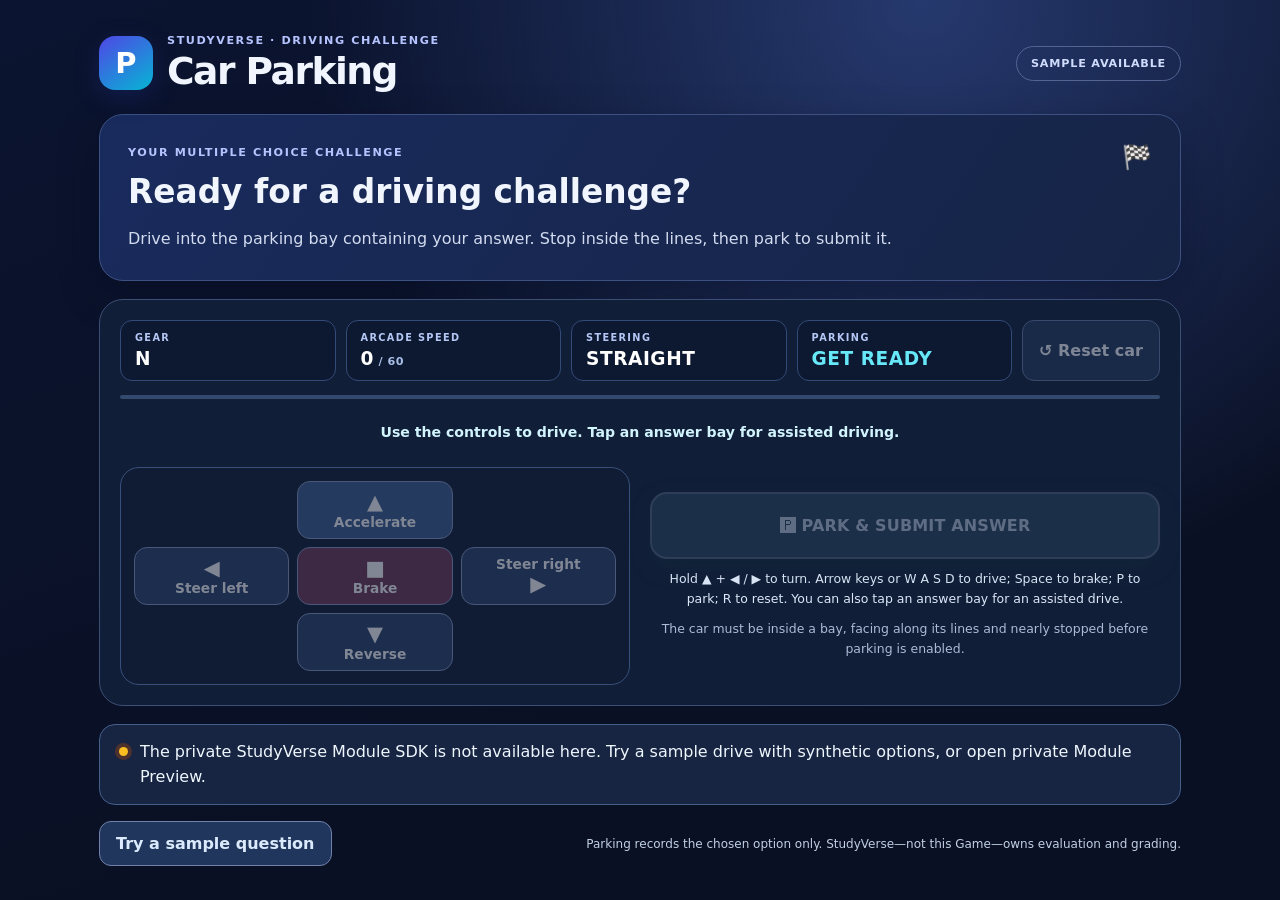
==== studyverse-games/4c84c21e-b797-4754-8d49-5134538dd468/source/index.html @ cc52c2cf "Make Car parking a driveable arcade Multiple Choice Module Game" ====
<!doctype html>
<html lang="en">
<head>
  <title>Car Parking</title>
  <link rel="stylesheet" href="./styles.css">
</head>
<body>
  <main class="app" aria-labelledby="game-title">
    <header class="header">
      <div class="brand">
        <span class="brand-mark" aria-hidden="true">P</span>
        <div><p class="eyebrow">STUDYVERSE · DRIVING CHALLENGE</p><h1 id="game-title">Car Parking</h1></div>
      </div>
      <span class="mode-tag" id="mode-tag">PRIVATE MODULE PREVIEW</span>
    </header>

    <section class="question-panel" aria-labelledby="question">
      <div class="question-heading"><span class="eyebrow">YOUR MULTIPLE CHOICE CHALLENGE</span><span class="question-flag" aria-hidden="true">🏁</span></div>
      <h2 id="question" tabindex="-1">Starting the engine…</h2>
      <p class="question-help">Drive into the parking bay containing your answer. Stop inside the lines, then park to submit it.</p>
    </section>

    <section class="field" aria-label="Car driving and answer parking">
      <div class="dashboard">
        <div class="instrument"><span class="instrument-label">GEAR</span><strong id="gear">N</strong></div>
        <div class="instrument"><span class="instrument-label">ARCADE SPEED</span><strong><span id="speed">0</span><small> / 60</small></strong></div>
        <div class="instrument"><span class="instrument-label">STEERING</span><strong id="steering">STRAIGHT</strong></div>
        <div class="instrument status-instrument"><span class="instrument-label">PARKING</span><strong id="driving-state">GET READY</strong></div>
        <button id="reset-car" class="reset-button" type="button" disabled>↺ Reset car</button>
      </div>

      <div class="lot-viewport" id="lot-viewport" tabindex="0" aria-label="Parking lot. Pan sideways to see more spaces.">
        <div class="lot" id="lot">
          <div class="lot-title" aria-hidden="true"><span>ANSWER PARKING</span><span>🚘 DRIVE • STEER • PARK</span></div>
          <div class="bays" id="bays" role="group" aria-label="Answer bays. Activate one for assisted driving."></div>
          <div class="lot-divider" aria-hidden="true"></div>
          <div class="lane-markings" aria-hidden="true"><span>DRIVING LANE</span></div>
          <div class="start-marker" aria-hidden="true">START</div>
          <div class="car" id="car" role="img" aria-label="Your moving car">
            <span class="car-wheel wheel-tl"></span><span class="car-wheel wheel-tr"></span>
            <span class="car-wheel wheel-bl"></span><span class="car-wheel wheel-br"></span>
            <span class="car-body"><span class="car-hood"></span><span class="car-windshield"></span><span class="car-roof">★</span><span class="car-rear"></span></span>
          </div>
        </div>
      </div>

      <p id="parking-guide" class="parking-guide" role="status" aria-live="polite">Use the controls to drive. Tap an answer bay for assisted driving.</p>
      <div class="control-area" aria-label="Driving controls">
        <div class="drive-pad" role="group" aria-label="Hold driving controls or use keyboard">
          <button type="button" class="drive-button forward" data-drive="forward" disabled><span aria-hidden="true">▲</span> Accelerate</button>
          <button type="button" class="drive-button left" data-drive="left" disabled><span aria-hidden="true">◀</span> Steer left</button>
          <button type="button" class="drive-button brake" data-drive="brake" disabled><span aria-hidden="true">■</span> Brake</button>
          <button type="button" class="drive-button right" data-drive="right" disabled>Steer right <span aria-hidden="true">▶</span></button>
          <button type="button" class="drive-button reverse" data-drive="reverse" disabled><span aria-hidden="true">▼</span> Reverse</button>
        </div>
        <div class="park-actions">
          <button id="park" class="park-button" type="button" disabled><span aria-hidden="true">🅿</span> PARK &amp; SUBMIT ANSWER</button>
          <p class="control-help">Hold ▲ + ◀ / ▶ to turn. Arrow keys or W A S D to drive; Space to brake; P to park; R to reset. You can also tap an answer bay for an assisted drive.</p>
          <p class="control-help muted">The car must be inside a bay, facing along its lines and nearly stopped before parking is enabled.</p>
        </div>
      </div>
    </section>
    <section class="status-panel" aria-label="Game status"><span class="status-dot" aria-hidden="true"></span><p id="status" role="status" aria-live="polite">Connecting to StudyVerse…</p></section>
    <footer class="footer">
      <button class="text-button" id="demo" type="button" hidden>Try a sample question</button>
      <button class="text-button" id="again" type="button" hidden>Drive the sample again</button>
      <button class="text-button" id="exit" type="button" hidden>Exit to Study Standard</button>
      <p class="small-print">Parking records the chosen option only. StudyVerse—not this Game—owns evaluation and grading.</p>
    </footer>
  </main>
  <script type="module" src="./main.js"></script>
</body>
</html>
---- studyverse-games/4c84c21e-b797-4754-8d49-5134538dd468/source/styles.css ----
:root{font-family:Inter,ui-sans-serif,system-ui,-apple-system,"Segoe UI",sans-serif;color:#f0f5ff;background:#090f24;font-synthesis:none}*{box-sizing:border-box}body{margin:0;min-width:280px;background:radial-gradient(ellipse at 72% 0%,#26396e 0,transparent 47%),linear-gradient(160deg,#0b1430,#0a1023 75%)}button{font:inherit;cursor:pointer}button:disabled{cursor:not-allowed;opacity:.47}button:focus-visible,.lot-viewport:focus-visible{outline:3px solid #facc15;outline-offset:3px}[hidden]{display:none!important}.app{max-width:1150px;margin:auto;padding:clamp(14px,3vw,34px);min-height:100dvh}.header,.brand,.question-heading,.footer{display:flex;align-items:center;justify-content:space-between;gap:14px}.header{flex-wrap:wrap;margin-bottom:22px}.brand{justify-content:flex-start}.brand-mark{display:grid;place-items:center;width:54px;height:54px;border-radius:16px;background:linear-gradient(145deg,#4f46e5,#06b6d4);color:white;font-size:29px;font-weight:1000;box-shadow:0 8px 25px #243aa044}.eyebrow{font-weight:800;font-size:.7rem;letter-spacing:.14em;color:#b5c3ff;margin:0 0 9px}.brand .eyebrow{margin:0 0 3px}h1{font-size:clamp(1.5rem,4vw,2.35rem);line-height:1.12;margin:0;font-weight:900;letter-spacing:-.04em}.mode-tag{border:1px solid #536392;border-radius:50px;padding:10px 14px;color:#d0dcff;font-size:.7rem;letter-spacing:.07em;font-weight:800}.question-panel{background:linear-gradient(125deg,#192b5d,#162446);border:1px solid #3c5182;border-radius:24px;padding:clamp(18px,3.2vw,28px);box-shadow:0 14px 42px #02061945}.question-flag{font-size:24px}.question-panel h2{margin:0;line-height:1.34;font-size:clamp(1.3rem,3.4vw,2.05rem);overflow-wrap:anywhere}.question-help{color:#d2dbef;margin:12px 0 0;line-height:1.55}.field{margin-top:18px;background:#111e38;border:1px solid #3c4e74;border-radius:24px;padding:clamp(10px,2.5vw,20px)}.dashboard{display:flex;gap:10px;flex-wrap:wrap;align-items:stretch;margin-bottom:14px}.instrument{min-width:104px;flex:1;display:flex;flex-direction:column;gap:5px;background:#0d1831;border:1px solid #334b77;padding:11px 14px;border-radius:12px}.instrument-label{font-size:.61rem;letter-spacing:.14em;font-weight:800;color:#b4c6f3}.instrument strong{font-size:1.16rem;color:#fff;letter-spacing:.03em}.instrument small{font-size:.7rem;color:#a9c1e8}.status-instrument strong{color:#67e8f9}.reset-button{background:#24385e;color:#f8fafc;border:1px solid #697ba7;border-radius:12px;padding:10px 16px;min-height:48px;font-weight:800}.reset-button:not(:disabled):hover{background:#3b4d78}.lot-viewport{overflow-x:auto;border:2px solid #33496e;border-radius:17px;scrollbar-color:#93a6d1 #14213a;touch-action:pan-x;background:#152439}.lot{position:relative;isolation:isolate;background:repeating-linear-gradient(90deg,#263a52 0,#263a52 72px,#25384f 72px,#25384f 145px);overflow:hidden}.lot:before,.lot:after{position:absolute;content:"";pointer-events:none;z-index:1;left:0;right:0;height:12px;background:repeating-linear-gradient(90deg,#fbc246 0 45px,#14243a 45px 90px)}.lot:before{top:0}.lot:after{bottom:0}.lot-title{position:absolute;left:55px;right:55px;top:26px;display:flex;justify-content:space-between;align-items:center;color:#f8e9b5;font-size:12px;font-weight:900;letter-spacing:.17em}.bays{position:absolute;z-index:3;left:55px;right:55px;top:70px;height:199px;display:grid;grid-template-columns:repeat(var(--bay-count),minmax(0,1fr))}.bay{position:relative;display:flex;flex-direction:column;justify-content:flex-start;align-items:center;min-width:0;padding:12px 9px 8px;min-height:0;height:100%;background:#102b41e8;border:3px solid #f2edb5;border-top:5px solid #f2edb5;border-bottom:0;color:#fff;text-align:center;overflow-wrap:anywhere}.bay:not(:first-child){border-left:0}.bay:hover{background:#234a66}.bay:focus-visible{z-index:2;outline-offset:-5px}.bay.is-near{background:#15495d}.bay.is-ready{background:#0e5d52;box-shadow:inset 0 0 0 5px #47e5b5}.bay-letter{display:grid;place-items:center;min-width:35px;height:35px;margin-bottom:10px;background:#5667da;border-radius:9px;font-weight:900;font-size:1rem}.bay.is-ready .bay-letter{background:#059669}.bay-answer{font-size:clamp(.82rem,1.7vw,1rem);font-weight:800;line-height:1.4;max-height:90px;overflow-y:auto}.bay-hint{margin-top:auto;padding:7px 4px 0;color:#abd6ed;font-size:.55rem;letter-spacing:.07em;font-weight:900}.lot-divider{position:absolute;top:270px;left:0;right:0;height:10px;background:repeating-linear-gradient(90deg,#e6f5ff 0 54px,transparent 54px 88px)}.lane-markings{position:absolute;top:435px;width:100%;border-top:6px dashed #dcdca1;color:#dcdca1;text-align:center;font-weight:1000;font-size:14px;letter-spacing:.4em}.lane-markings span{position:relative;top:12px;text-shadow:0 2px 4px #13253d}.start-marker{position:absolute;bottom:34px;left:50%;width:106px;height:8px;background:repeating-linear-gradient(90deg,#fff 0 13px,#182438 13px 26px);transform:translateX(-50%);color:#f6f8ff;font-size:12px;font-weight:900;text-align:center;line-height:45px}.car{position:absolute;z-index:7;width:50px;height:82px;left:50%;top:86%;pointer-events:none;transform:translate(-50%,-50%);filter:drop-shadow(0 9px 6px #07101bc9)}.car-body{position:absolute;inset:0;border:3px solid #c9f7ff;border-radius:13px;background:linear-gradient(90deg,#1675c4 0%,#33c5e9 49%,#1675c4 100%);box-shadow:inset 0 0 0 2px #0b477d;display:flex;align-items:center;flex-direction:column}.car-hood{width:70%;height:15px;margin-top:5px;border-top:4px solid #fff2a0;border-radius:5px}.car-windshield{width:38px;height:18px;background:linear-gradient(45deg,#154472,#7bd2e2);border:2px solid #b5eeff;border-radius:5px;margin-top:0}.car-roof{font-size:11px;font-weight:900;color:#fef9c3;margin:auto;border-radius:50%;background:#10599c;width:21px;height:21px;display:grid;place-items:center}.car-rear{width:36px;height:8px;border-radius:4px;background:#8fd0ee;margin-bottom:6px}.car-wheel{position:absolute;background:#0c1322;border:2px solid #020617;border-radius:5px;width:11px;height:21px;z-index:-1}.wheel-tl{top:12px;left:-7px}.wheel-tr{top:12px;right:-7px}.wheel-bl{bottom:12px;left:-7px}.wheel-br{bottom:12px;right:-7px}.car.is-parked .car-body{border-color:#86efac;box-shadow:0 0 0 4px #34d39944}.parking-guide{margin:13px 4px;min-height:42px;display:flex;align-items:center;justify-content:center;text-align:center;color:#d1f4ff;font-size:.88rem;font-weight:700;line-height:1.5}.control-area{display:grid;grid-template-columns:minmax(275px,1fr) minmax(255px,1fr);gap:20px;margin-top:8px;align-items:center}.drive-pad{display:grid;grid-template-columns:repeat(3,minmax(0,1fr));grid-template-areas:". forward ." "left brake right" ". reverse .";gap:8px;justify-items:stretch;align-items:center;padding:13px;border-radius:19px;background:#101b34;border:1px solid #37507b}.drive-button{touch-action:none;user-select:none;min-height:58px;background:#2b426c;border:1px solid #8b9bc6;border-radius:13px;color:white;font-size:.86rem;font-weight:850;padding:8px 10px}.drive-button>span{display:block;font-size:1.3rem}.drive-button:not(:disabled):hover,.drive-button.is-held{background:#4e5dea;box-shadow:inset 0 0 0 2px #b7bbff}.drive-button.forward{grid-area:forward;background:#3e5d8f}.drive-button.left{grid-area:left}.drive-button.brake{grid-area:brake;background:#713a54}.drive-button.right{grid-area:right}.drive-button.reverse{grid-area:reverse}.park-actions{text-align:center}.park-button{width:100%;min-height:67px;border-radius:17px;background:linear-gradient(135deg,#0fbd8b,#059669);border:2px solid #94f7d3;color:#042f23;font-weight:1000;font-size:1rem;letter-spacing:.01em;box-shadow:0 9px 22px #064e3b48}.park-button:not(:disabled):hover{filter:brightness(1.14)}.park-button:disabled{background:#28425a;color:#b8c6d9;border-color:#52617d}.control-help{font-size:.78rem;line-height:1.6;color:#dce7f8;margin:10px 2px 0}.control-help.muted{color:#abbbd6}.status-panel{display:flex;align-items:flex-start;gap:12px;background:#172543;border:1px solid #445f8a;border-radius:16px;padding:15px 19px;margin-top:18px;min-height:62px}.status-panel p{margin:0;line-height:1.55;color:#eef6ff}.status-dot{flex:none;margin-top:7px;width:9px;height:9px;border-radius:50%;background:#67e8f9;box-shadow:0 0 0 4px #164e6370}.status-error .status-dot{background:#fbbf24;box-shadow:0 0 0 4px #92400e70}.status-success .status-dot{background:#34d399;box-shadow:0 0 0 4px #04785770}.footer{margin-top:16px;flex-wrap:wrap}.text-button{border:1px solid #7181ab;color:#dbeafe;background:#20365c;padding:12px 16px;border-radius:12px;min-height:44px;font-weight:750}.text-button:hover{background:#354770}.small-print{font-size:.75rem;color:#c0cfe5;margin:0;line-height:1.5}@media(max-width:740px){.control-area{grid-template-columns:1fr}.field{padding:10px}.lot-viewport{scrollbar-width:thin}.drive-pad{max-width:420px;width:100%;margin:0 auto}.instrument{min-width:85px;padding:10px}.status-instrument{display:none}.footer{align-items:stretch;flex-direction:column}.small-print{padding:4px 0}}@media(max-width:440px){.header{align-items:flex-start}.mode-tag{font-size:.6rem;padding:8px}.question-panel{padding:17px}.question-panel h2{font-size:1.2rem}.dashboard{gap:6px}.instrument{min-width:70px}.reset-button{width:100%}}@media(prefers-reduced-motion:reduce){*,*::before,*::after{scroll-behavior:auto!important;transition:none!important;animation:none!important}}
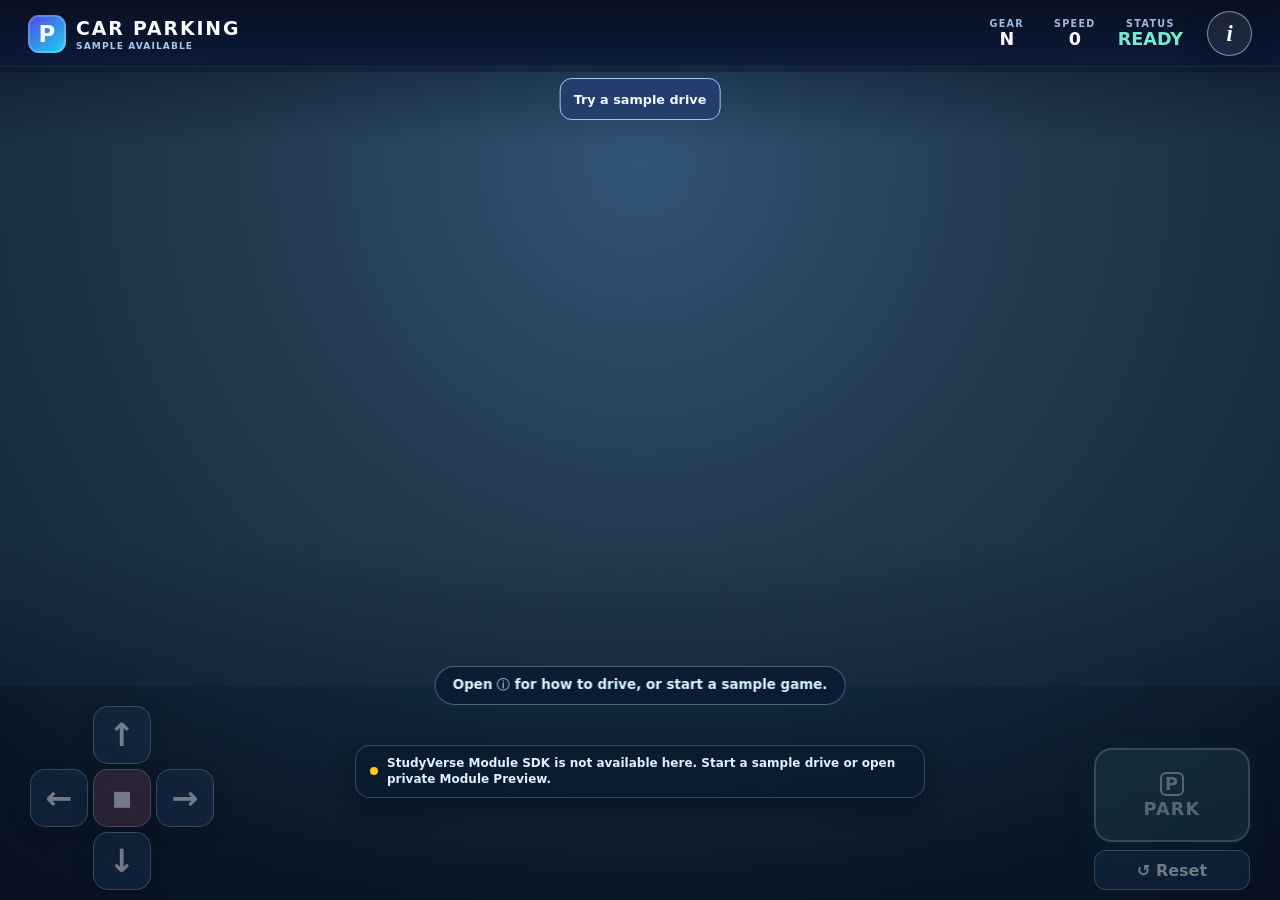
==== commit 5c16da26: "Make Car parking game-first and responsive with arrow controls and Study Item info modal" ====
--- a/studyverse-games/4c84c21e-b797-4754-8d49-5134538dd468/source/index.html
+++ b/studyverse-games/4c84c21e-b797-4754-8d49-5134538dd468/source/index.html
@@ -1,72 +1,76 @@
 <!doctype html>
 <html lang="en">
 <head>
+  <meta charset="utf-8">
+  <meta name="viewport" content="width=device-width, initial-scale=1, viewport-fit=cover">
+  <meta name="theme-color" content="#0b1324">
   <title>Car Parking</title>
   <link rel="stylesheet" href="./styles.css">
 </head>
 <body>
-  <main class="app" aria-labelledby="game-title">
-    <header class="header">
-      <div class="brand">
-        <span class="brand-mark" aria-hidden="true">P</span>
-        <div><p class="eyebrow">STUDYVERSE · DRIVING CHALLENGE</p><h1 id="game-title">Car Parking</h1></div>
+  <main class="game-shell" aria-labelledby="game-title">
+    <div class="lot-viewport" id="lot-viewport" tabindex="0" aria-label="Driving game. Arrow keys steer and move the car. Use the information button to read the question and answer choices.">
+      <div class="lot" id="lot">
+        <div class="lot-title" aria-hidden="true"><span>ANSWER PARKING</span><span>DRIVE · ALIGN · PARK</span></div>
+        <div class="bays" id="bays" role="group" aria-label="Numbered answer parking bays"></div>
+        <div class="lot-divider" aria-hidden="true"></div>
+        <div class="lane-markings" aria-hidden="true"><span>DRIVING LANE</span></div>
+        <div class="start-marker" aria-hidden="true">START</div>
+        <div class="car" id="car" role="img" aria-label="Your moving car">
+          <span class="car-wheel wheel-tl"></span><span class="car-wheel wheel-tr"></span>
+          <span class="car-wheel wheel-bl"></span><span class="car-wheel wheel-br"></span>
+          <span class="car-body"><span class="car-hood"></span><span class="car-windshield"></span><span class="car-roof">★</span><span class="car-rear"></span></span>
+        </div>
       </div>
-      <span class="mode-tag" id="mode-tag">PRIVATE MODULE PREVIEW</span>
+    </div>
+
+    <header class="hud" aria-label="Game controls and information">
+      <div class="game-mark"><span class="mark" aria-hidden="true">P</span><div><h1 id="game-title">CAR PARKING</h1><span id="mode-tag" class="mode-tag">PRIVATE PREVIEW</span></div></div>
+      <div class="hud-instruments" aria-label="Driving dashboard">
+        <div class="instrument"><span>GEAR</span><strong id="gear">N</strong></div>
+        <div class="instrument"><span>SPEED</span><strong id="speed">0</strong></div>
+        <div class="instrument"><span>STATUS</span><strong id="driving-state">READY</strong></div>
+      </div>
+      <button id="info" class="info-button" type="button" aria-label="View full question and answer choices" aria-haspopup="dialog" aria-controls="question-modal" title="Question and choices">i</button>
     </header>
 
-    <section class="question-panel" aria-labelledby="question">
-      <div class="question-heading"><span class="eyebrow">YOUR MULTIPLE CHOICE CHALLENGE</span><span class="question-flag" aria-hidden="true">🏁</span></div>
-      <h2 id="question" tabindex="-1">Starting the engine…</h2>
-      <p class="question-help">Drive into the parking bay containing your answer. Stop inside the lines, then park to submit it.</p>
-    </section>
+    <div class="guide" id="parking-guide" role="status" aria-live="polite">Use the arrows to drive. Tap ⓘ to read the question and choices.</div>
 
-    <section class="field" aria-label="Car driving and answer parking">
-      <div class="dashboard">
-        <div class="instrument"><span class="instrument-label">GEAR</span><strong id="gear">N</strong></div>
-        <div class="instrument"><span class="instrument-label">ARCADE SPEED</span><strong><span id="speed">0</span><small> / 60</small></strong></div>
-        <div class="instrument"><span class="instrument-label">STEERING</span><strong id="steering">STRAIGHT</strong></div>
-        <div class="instrument status-instrument"><span class="instrument-label">PARKING</span><strong id="driving-state">GET READY</strong></div>
-        <button id="reset-car" class="reset-button" type="button" disabled>↺ Reset car</button>
+    <div class="game-controls" role="group" aria-label="Driving and parking controls">
+      <div class="touch-pad" role="group" aria-label="Hold the direction arrows or brake to drive the car">
+        <button type="button" class="direction up" data-drive="forward" aria-label="Hold to accelerate forward" disabled>↑</button>
+        <button type="button" class="direction left" data-drive="left" aria-label="Hold to steer left" disabled>←</button>
+        <button type="button" class="direction brake" data-drive="brake" aria-label="Hold to brake" disabled>■</button>
+        <button type="button" class="direction right" data-drive="right" aria-label="Hold to steer right" disabled>→</button>
+        <button type="button" class="direction down" data-drive="reverse" aria-label="Hold to reverse" disabled>↓</button>
       </div>
+      <div class="parking-actions">
+        <button id="park" class="park-button" type="button" disabled><span class="park-symbol" aria-hidden="true">P</span><span>PARK</span></button>
+        <button id="reset-car" class="reset-button" type="button" aria-label="Reset car to starting position" disabled>↺<span class="action-label"> Reset</span></button>
+      </div>
+    </div>
 
-      <div class="lot-viewport" id="lot-viewport" tabindex="0" aria-label="Parking lot. Pan sideways to see more spaces.">
-        <div class="lot" id="lot">
-          <div class="lot-title" aria-hidden="true"><span>ANSWER PARKING</span><span>🚘 DRIVE • STEER • PARK</span></div>
-          <div class="bays" id="bays" role="group" aria-label="Answer bays. Activate one for assisted driving."></div>
-          <div class="lot-divider" aria-hidden="true"></div>
-          <div class="lane-markings" aria-hidden="true"><span>DRIVING LANE</span></div>
-          <div class="start-marker" aria-hidden="true">START</div>
-          <div class="car" id="car" role="img" aria-label="Your moving car">
-            <span class="car-wheel wheel-tl"></span><span class="car-wheel wheel-tr"></span>
-            <span class="car-wheel wheel-bl"></span><span class="car-wheel wheel-br"></span>
-            <span class="car-body"><span class="car-hood"></span><span class="car-windshield"></span><span class="car-roof">★</span><span class="car-rear"></span></span>
-          </div>
+    <div class="status-toast" id="status-panel"><span class="status-light" aria-hidden="true"></span><p id="status" role="status" aria-live="polite">Connecting to StudyVerse…</p></div>
+    <div class="session-actions" aria-label="Session actions">
+      <button id="demo" class="session-button" type="button" hidden>Try a sample drive</button>
+      <button id="again" class="session-button" type="button" hidden>Play sample again</button>
+      <button id="exit" class="session-button" type="button" hidden>Exit to Study Standard</button>
+    </div>
+
+    <div id="question-modal" class="modal-backdrop" hidden>
+      <section class="question-dialog" role="dialog" aria-modal="true" aria-labelledby="modal-title" aria-describedby="modal-description" tabindex="-1">
+        <header class="modal-header"><div><p class="modal-eyebrow">STUDYVERSE · MULTIPLE CHOICE</p><h2 id="modal-title">Question &amp; choices</h2></div><button id="close-info" class="close-info" type="button" aria-label="Close question and return to driving">×</button></header>
+        <div class="modal-scroll">
+          <p class="modal-label">FULL QUESTION</p>
+          <p id="modal-question" class="modal-question">Loading question…</p>
+          <p class="modal-label">PARKING BAYS · ANSWER CHOICES</p>
+          <ol id="modal-options" class="option-list" aria-label="Complete answer choices, numbered by parking bay"></ol>
+          <p id="modal-description" class="modal-note">The number next to each choice matches a numbered bay in the driving game. Choosing a bay is not an answer submission: you must park inside it. Correct choices are never revealed here.</p>
+          <div class="how-to"><h3>How to drive</h3><p>Keyboard: <strong>↑</strong> accelerate, <strong>↓</strong> reverse, <strong>← / →</strong> steer, <strong>Space</strong> brake, <strong>P</strong> park and <strong>R</strong> reset. Touchscreen: hold the matching on-screen arrows. Tap a numbered bay for optional assisted driving, then park yourself.</p></div>
         </div>
-      </div>
-
-      <p id="parking-guide" class="parking-guide" role="status" aria-live="polite">Use the controls to drive. Tap an answer bay for assisted driving.</p>
-      <div class="control-area" aria-label="Driving controls">
-        <div class="drive-pad" role="group" aria-label="Hold driving controls or use keyboard">
-          <button type="button" class="drive-button forward" data-drive="forward" disabled><span aria-hidden="true">▲</span> Accelerate</button>
-          <button type="button" class="drive-button left" data-drive="left" disabled><span aria-hidden="true">◀</span> Steer left</button>
-          <button type="button" class="drive-button brake" data-drive="brake" disabled><span aria-hidden="true">■</span> Brake</button>
-          <button type="button" class="drive-button right" data-drive="right" disabled>Steer right <span aria-hidden="true">▶</span></button>
-          <button type="button" class="drive-button reverse" data-drive="reverse" disabled><span aria-hidden="true">▼</span> Reverse</button>
-        </div>
-        <div class="park-actions">
-          <button id="park" class="park-button" type="button" disabled><span aria-hidden="true">🅿</span> PARK &amp; SUBMIT ANSWER</button>
-          <p class="control-help">Hold ▲ + ◀ / ▶ to turn. Arrow keys or W A S D to drive; Space to brake; P to park; R to reset. You can also tap an answer bay for an assisted drive.</p>
-          <p class="control-help muted">The car must be inside a bay, facing along its lines and nearly stopped before parking is enabled.</p>
-        </div>
-      </div>
-    </section>
-    <section class="status-panel" aria-label="Game status"><span class="status-dot" aria-hidden="true"></span><p id="status" role="status" aria-live="polite">Connecting to StudyVerse…</p></section>
-    <footer class="footer">
-      <button class="text-button" id="demo" type="button" hidden>Try a sample question</button>
-      <button class="text-button" id="again" type="button" hidden>Drive the sample again</button>
-      <button class="text-button" id="exit" type="button" hidden>Exit to Study Standard</button>
-      <p class="small-print">Parking records the chosen option only. StudyVerse—not this Game—owns evaluation and grading.</p>
-    </footer>
+        <button id="resume-drive" class="resume-button" type="button">Back to driving</button>
+      </section>
+    </div>
   </main>
   <script type="module" src="./main.js"></script>
 </body>
--- a/studyverse-games/4c84c21e-b797-4754-8d49-5134538dd468/source/styles.css
+++ b/studyverse-games/4c84c21e-b797-4754-8d49-5134538dd468/source/styles.css
@@ -1 +1,30 @@
-:root{font-family:Inter,ui-sans-serif,system-ui,-apple-system,"Segoe UI",sans-serif;color:#f0f5ff;background:#090f24;font-synthesis:none}*{box-sizing:border-box}body{margin:0;min-width:280px;background:radial-gradient(ellipse at 72% 0%,#26396e 0,transparent 47%),linear-gradient(160deg,#0b1430,#0a1023 75%)}button{font:inherit;cursor:pointer}button:disabled{cursor:not-allowed;opacity:.47}button:focus-visible,.lot-viewport:focus-visible{outline:3px solid #facc15;outline-offset:3px}[hidden]{display:none!important}.app{max-width:1150px;margin:auto;padding:clamp(14px,3vw,34px);min-height:100dvh}.header,.brand,.question-heading,.footer{display:flex;align-items:center;justify-content:space-between;gap:14px}.header{flex-wrap:wrap;margin-bottom:22px}.brand{justify-content:flex-start}.brand-mark{display:grid;place-items:center;width:54px;height:54px;border-radius:16px;background:linear-gradient(145deg,#4f46e5,#06b6d4);color:white;font-size:29px;font-weight:1000;box-shadow:0 8px 25px #243aa044}.eyebrow{font-weight:800;font-size:.7rem;letter-spacing:.14em;color:#b5c3ff;margin:0 0 9px}.brand .eyebrow{margin:0 0 3px}h1{font-size:clamp(1.5rem,4vw,2.35rem);line-height:1.12;margin:0;font-weight:900;letter-spacing:-.04em}.mode-tag{border:1px solid #536392;border-radius:50px;padding:10px 14px;color:#d0dcff;font-size:.7rem;letter-spacing:.07em;font-weight:800}.question-panel{background:linear-gradient(125deg,#192b5d,#162446);border:1px solid #3c5182;border-radius:24px;padding:clamp(18px,3.2vw,28px);box-shadow:0 14px 42px #02061945}.question-flag{font-size:24px}.question-panel h2{margin:0;line-height:1.34;font-size:clamp(1.3rem,3.4vw,2.05rem);overflow-wrap:anywhere}.question-help{color:#d2dbef;margin:12px 0 0;line-height:1.55}.field{margin-top:18px;background:#111e38;border:1px solid #3c4e74;border-radius:24px;padding:clamp(10px,2.5vw,20px)}.dashboard{display:flex;gap:10px;flex-wrap:wrap;align-items:stretch;margin-bottom:14px}.instrument{min-width:104px;flex:1;display:flex;flex-direction:column;gap:5px;background:#0d1831;border:1px solid #334b77;padding:11px 14px;border-radius:12px}.instrument-label{font-size:.61rem;letter-spacing:.14em;font-weight:800;color:#b4c6f3}.instrument strong{font-size:1.16rem;color:#fff;letter-spacing:.03em}.instrument small{font-size:.7rem;color:#a9c1e8}.status-instrument strong{color:#67e8f9}.reset-button{background:#24385e;color:#f8fafc;border:1px solid #697ba7;border-radius:12px;padding:10px 16px;min-height:48px;font-weight:800}.reset-button:not(:disabled):hover{background:#3b4d78}.lot-viewport{overflow-x:auto;border:2px solid #33496e;border-radius:17px;scrollbar-color:#93a6d1 #14213a;touch-action:pan-x;background:#152439}.lot{position:relative;isolation:isolate;background:repeating-linear-gradient(90deg,#263a52 0,#263a52 72px,#25384f 72px,#25384f 145px);overflow:hidden}.lot:before,.lot:after{position:absolute;content:"";pointer-events:none;z-index:1;left:0;right:0;height:12px;background:repeating-linear-gradient(90deg,#fbc246 0 45px,#14243a 45px 90px)}.lot:before{top:0}.lot:after{bottom:0}.lot-title{position:absolute;left:55px;right:55px;top:26px;display:flex;justify-content:space-between;align-items:center;color:#f8e9b5;font-size:12px;font-weight:900;letter-spacing:.17em}.bays{position:absolute;z-index:3;left:55px;right:55px;top:70px;height:199px;display:grid;grid-template-columns:repeat(var(--bay-count),minmax(0,1fr))}.bay{position:relative;display:flex;flex-direction:column;justify-content:flex-start;align-items:center;min-width:0;padding:12px 9px 8px;min-height:0;height:100%;background:#102b41e8;border:3px solid #f2edb5;border-top:5px solid #f2edb5;border-bottom:0;color:#fff;text-align:center;overflow-wrap:anywhere}.bay:not(:first-child){border-left:0}.bay:hover{background:#234a66}.bay:focus-visible{z-index:2;outline-offset:-5px}.bay.is-near{background:#15495d}.bay.is-ready{background:#0e5d52;box-shadow:inset 0 0 0 5px #47e5b5}.bay-letter{display:grid;place-items:center;min-width:35px;height:35px;margin-bottom:10px;background:#5667da;border-radius:9px;font-weight:900;font-size:1rem}.bay.is-ready .bay-letter{background:#059669}.bay-answer{font-size:clamp(.82rem,1.7vw,1rem);font-weight:800;line-height:1.4;max-height:90px;overflow-y:auto}.bay-hint{margin-top:auto;padding:7px 4px 0;color:#abd6ed;font-size:.55rem;letter-spacing:.07em;font-weight:900}.lot-divider{position:absolute;top:270px;left:0;right:0;height:10px;background:repeating-linear-gradient(90deg,#e6f5ff 0 54px,transparent 54px 88px)}.lane-markings{position:absolute;top:435px;width:100%;border-top:6px dashed #dcdca1;color:#dcdca1;text-align:center;font-weight:1000;font-size:14px;letter-spacing:.4em}.lane-markings span{position:relative;top:12px;text-shadow:0 2px 4px #13253d}.start-marker{position:absolute;bottom:34px;left:50%;width:106px;height:8px;background:repeating-linear-gradient(90deg,#fff 0 13px,#182438 13px 26px);transform:translateX(-50%);color:#f6f8ff;font-size:12px;font-weight:900;text-align:center;line-height:45px}.car{position:absolute;z-index:7;width:50px;height:82px;left:50%;top:86%;pointer-events:none;transform:translate(-50%,-50%);filter:drop-shadow(0 9px 6px #07101bc9)}.car-body{position:absolute;inset:0;border:3px solid #c9f7ff;border-radius:13px;background:linear-gradient(90deg,#1675c4 0%,#33c5e9 49%,#1675c4 100%);box-shadow:inset 0 0 0 2px #0b477d;display:flex;align-items:center;flex-direction:column}.car-hood{width:70%;height:15px;margin-top:5px;border-top:4px solid #fff2a0;border-radius:5px}.car-windshield{width:38px;height:18px;background:linear-gradient(45deg,#154472,#7bd2e2);border:2px solid #b5eeff;border-radius:5px;margin-top:0}.car-roof{font-size:11px;font-weight:900;color:#fef9c3;margin:auto;border-radius:50%;background:#10599c;width:21px;height:21px;display:grid;place-items:center}.car-rear{width:36px;height:8px;border-radius:4px;background:#8fd0ee;margin-bottom:6px}.car-wheel{position:absolute;background:#0c1322;border:2px solid #020617;border-radius:5px;width:11px;height:21px;z-index:-1}.wheel-tl{top:12px;left:-7px}.wheel-tr{top:12px;right:-7px}.wheel-bl{bottom:12px;left:-7px}.wheel-br{bottom:12px;right:-7px}.car.is-parked .car-body{border-color:#86efac;box-shadow:0 0 0 4px #34d39944}.parking-guide{margin:13px 4px;min-height:42px;display:flex;align-items:center;justify-content:center;text-align:center;color:#d1f4ff;font-size:.88rem;font-weight:700;line-height:1.5}.control-area{display:grid;grid-template-columns:minmax(275px,1fr) minmax(255px,1fr);gap:20px;margin-top:8px;align-items:center}.drive-pad{display:grid;grid-template-columns:repeat(3,minmax(0,1fr));grid-template-areas:". forward ." "left brake right" ". reverse .";gap:8px;justify-items:stretch;align-items:center;padding:13px;border-radius:19px;background:#101b34;border:1px solid #37507b}.drive-button{touch-action:none;user-select:none;min-height:58px;background:#2b426c;border:1px solid #8b9bc6;border-radius:13px;color:white;font-size:.86rem;font-weight:850;padding:8px 10px}.drive-button>span{display:block;font-size:1.3rem}.drive-button:not(:disabled):hover,.drive-button.is-held{background:#4e5dea;box-shadow:inset 0 0 0 2px #b7bbff}.drive-button.forward{grid-area:forward;background:#3e5d8f}.drive-button.left{grid-area:left}.drive-button.brake{grid-area:brake;background:#713a54}.drive-button.right{grid-area:right}.drive-button.reverse{grid-area:reverse}.park-actions{text-align:center}.park-button{width:100%;min-height:67px;border-radius:17px;background:linear-gradient(135deg,#0fbd8b,#059669);border:2px solid #94f7d3;color:#042f23;font-weight:1000;font-size:1rem;letter-spacing:.01em;box-shadow:0 9px 22px #064e3b48}.park-button:not(:disabled):hover{filter:brightness(1.14)}.park-button:disabled{background:#28425a;color:#b8c6d9;border-color:#52617d}.control-help{font-size:.78rem;line-height:1.6;color:#dce7f8;margin:10px 2px 0}.control-help.muted{color:#abbbd6}.status-panel{display:flex;align-items:flex-start;gap:12px;background:#172543;border:1px solid #445f8a;border-radius:16px;padding:15px 19px;margin-top:18px;min-height:62px}.status-panel p{margin:0;line-height:1.55;color:#eef6ff}.status-dot{flex:none;margin-top:7px;width:9px;height:9px;border-radius:50%;background:#67e8f9;box-shadow:0 0 0 4px #164e6370}.status-error .status-dot{background:#fbbf24;box-shadow:0 0 0 4px #92400e70}.status-success .status-dot{background:#34d399;box-shadow:0 0 0 4px #04785770}.footer{margin-top:16px;flex-wrap:wrap}.text-button{border:1px solid #7181ab;color:#dbeafe;background:#20365c;padding:12px 16px;border-radius:12px;min-height:44px;font-weight:750}.text-button:hover{background:#354770}.small-print{font-size:.75rem;color:#c0cfe5;margin:0;line-height:1.5}@media(max-width:740px){.control-area{grid-template-columns:1fr}.field{padding:10px}.lot-viewport{scrollbar-width:thin}.drive-pad{max-width:420px;width:100%;margin:0 auto}.instrument{min-width:85px;padding:10px}.status-instrument{display:none}.footer{align-items:stretch;flex-direction:column}.small-print{padding:4px 0}}@media(max-width:440px){.header{align-items:flex-start}.mode-tag{font-size:.6rem;padding:8px}.question-panel{padding:17px}.question-panel h2{font-size:1.2rem}.dashboard{gap:6px}.instrument{min-width:70px}.reset-button{width:100%}}@media(prefers-reduced-motion:reduce){*,*::before,*::after{scroll-behavior:auto!important;transition:none!important;animation:none!important}}
+:root{font-family:Inter,ui-sans-serif,system-ui,-apple-system,"Segoe UI",sans-serif;color:#f4f9ff;background:#081121;font-synthesis:none;color-scheme:dark;--safe-bottom:env(safe-area-inset-bottom,0px);--safe-top:env(safe-area-inset-top,0px)}
+*{box-sizing:border-box}html,body{height:100%;width:100%;margin:0}body{overflow:hidden;background:#081121}button{font:inherit;cursor:pointer}button:disabled{opacity:.45;cursor:not-allowed}button:focus-visible,.lot-viewport:focus-visible{outline:3px solid #facc15;outline-offset:3px}[hidden]{display:none!important}
+.game-shell{position:relative;isolation:isolate;width:100%;height:100vh;height:100dvh;overflow:hidden;background:radial-gradient(ellipse at 50% 38%,#1f4960 0%,#13283b 64%,#081221 100%)}
+.game-shell:after{content:"";position:absolute;inset:0;pointer-events:none;z-index:3;background:linear-gradient(#071023b8 0%,transparent 16%,transparent 60%,#071021a6 100%)}
+.lot-viewport{position:absolute;inset:clamp(62px,8vh,78px) 0 clamp(174px,24vh,214px);overflow:hidden;touch-action:pan-y;z-index:1;background:radial-gradient(circle at 50% 15%,#315477 0,#23394d 50%,#14283c 100%)}
+.lot{position:absolute;top:0;left:0;isolation:isolate;transform-origin:0 0;background:repeating-linear-gradient(90deg,#2d4156 0,#2d4156 72px,#2a3e52 72px,#2a3e52 145px);overflow:hidden;will-change:transform}
+.lot:before,.lot:after{content:"";position:absolute;left:0;right:0;z-index:1;height:12px;pointer-events:none;background:repeating-linear-gradient(90deg,#f4bb57 0 42px,#172b44 42px 84px)}.lot:before{top:0}.lot:after{bottom:0}
+.lot-title{position:absolute;left:55px;right:55px;top:26px;display:flex;justify-content:space-between;align-items:center;color:#ffebbd;font-size:12px;font-weight:900;letter-spacing:.14em}
+.bays{position:absolute;left:55px;right:55px;top:70px;height:199px;display:grid;grid-template-columns:repeat(var(--bay-count),minmax(0,1fr));z-index:3}
+.bay{position:relative;height:199px;min-width:0;display:flex;flex-direction:column;align-items:center;gap:34px;background:#112c42ed;border:3px solid #ffefb6;border-top-width:5px;border-bottom:0;border-radius:0;color:#f7fcff;overflow:hidden}
+.bay:not(:first-child){border-left:0}.bay:not(:disabled):hover{background:#1b4561}.bay:focus-visible{z-index:3;outline-offset:-7px}.bay.is-near{background:#1b5664}.bay.is-ready{background:#0d6558;box-shadow:inset 0 0 0 6px #40f3c4}
+.bay-letter{display:grid;place-items:center;min-width:56px;height:52px;margin-top:13px;padding:0 9px;background:linear-gradient(135deg,#556bea,#3d50a5);border:2px solid #c5d0ff;border-radius:15px;font-size:28px;line-height:1;font-weight:1000;box-shadow:0 6px 14px #081c3988}.bay.is-ready .bay-letter{background:#048769;border-color:#a7f3d0}.bay-marker{font-size:48px;color:#ffffff3f;font-weight:1000;line-height:1}.bay.is-ready .bay-marker{color:#baffd3}
+.lot-divider{position:absolute;top:270px;left:0;right:0;height:10px;background:repeating-linear-gradient(90deg,#e6f5ff 0 54px,transparent 54px 88px)}.lane-markings{position:absolute;top:435px;width:100%;border-top:6px dashed #e0d99d;text-align:center;color:#e2dfae;font-weight:900;font-size:14px;letter-spacing:.4em}.lane-markings span{position:relative;top:11px;text-shadow:0 3px 8px #0c223c}.start-marker{position:absolute;bottom:34px;left:50%;transform:translateX(-50%);width:106px;height:8px;background:repeating-linear-gradient(90deg,#fff 0 13px,#1c2840 13px 26px);color:#fff;font-size:12px;font-weight:900;text-align:center;line-height:45px}
+.car{position:absolute;z-index:8;width:50px;height:82px;pointer-events:none;filter:drop-shadow(0 9px 7px #07101bd9)}.car-body{position:absolute;inset:0;border:3px solid #c9f7ff;border-radius:13px;background:linear-gradient(90deg,#1579cb 0%,#4bddf6 49%,#1473c6 100%);box-shadow:inset 0 0 0 2px #0b477d;display:flex;align-items:center;flex-direction:column}.car-hood{width:70%;height:15px;margin-top:5px;border-top:4px solid #fff2a0;border-radius:5px}.car-windshield{width:38px;height:18px;background:linear-gradient(45deg,#154472,#8ce4f1);border:2px solid #b5eeff;border-radius:5px}.car-roof{font-size:11px;font-weight:900;color:#fef9c3;margin:auto;border-radius:50%;background:#10599c;width:21px;height:21px;display:grid;place-items:center}.car-rear{width:36px;height:8px;border-radius:4px;background:#8fd0ee;margin-bottom:6px}.car-wheel{position:absolute;background:#0c1322;border:2px solid #020617;border-radius:5px;width:11px;height:21px;z-index:-1}.wheel-tl{top:12px;left:-7px}.wheel-tr{top:12px;right:-7px}.wheel-bl{bottom:12px;left:-7px}.wheel-br{bottom:12px;right:-7px}.car.is-parked .car-body{border-color:#86efac;box-shadow:0 0 0 4px #34d39944}
+.hud{position:absolute;z-index:10;left:0;right:0;top:0;display:flex;align-items:center;justify-content:space-between;gap:12px;min-height:calc(62px + var(--safe-top));padding:calc(11px + var(--safe-top)) clamp(12px,2.8vw,28px) 10px;background:linear-gradient(180deg,#081122f5,#0c183bd1);border-bottom:1px solid #ffffff1c}
+.game-mark{display:flex;align-items:center;gap:10px;min-width:0}.mark{display:grid;place-items:center;flex:none;width:38px;height:38px;border-radius:11px;background:linear-gradient(140deg,#4f46e5,#22d3ee);box-shadow:0 0 0 2px #ffffff33 inset;font-size:23px;font-weight:1000}.game-mark h1{margin:0;color:#f8fcff;font-size:clamp(.82rem,1.8vw,1.18rem);letter-spacing:.1em;font-weight:1000;white-space:nowrap}.mode-tag{display:block;max-width:180px;overflow:hidden;text-overflow:ellipsis;font-size:.57rem;font-weight:750;letter-spacing:.12em;color:#aec5e6;white-space:nowrap;margin-top:2px}
+.hud-instruments{display:flex;justify-content:center;align-items:center;gap:clamp(6px,2vw,18px);margin-left:auto}.instrument{display:flex;flex-direction:column;text-align:center;min-width:50px}.instrument>span{font-size:.6rem;letter-spacing:.14em;font-weight:800;color:#9fb9dc}.instrument strong{font-size:clamp(.8rem,1.4vw,1.1rem);font-weight:900;color:#f8fafc}.instrument:last-child strong{color:#79ead0}
+.info-button{display:grid;place-items:center;flex:none;margin-left:12px;width:45px;height:45px;border-radius:50%;background:#e9f4ff14;border:1px solid #edf6ff81;color:#fff;font-size:1.4rem;font-weight:850;font-family:Georgia,serif;font-style:italic;backdrop-filter:blur(8px);-webkit-backdrop-filter:blur(8px);box-shadow:0 6px 24px #06101b44}.info-button:hover,.info-button:focus-visible{background:#effbff35;border-color:#fff}
+.guide{position:absolute;z-index:8;left:50%;bottom:calc(190px + var(--safe-bottom));transform:translateX(-50%);max-width:min(680px,calc(100% - 22px));padding:9px 17px;border:1px solid #9fdfff61;border-radius:999px;background:#0a1932c9;color:#d7f5ff;font-size:clamp(.7rem,1.3vw,.84rem);font-weight:800;text-align:center;line-height:1.4;backdrop-filter:blur(6px);pointer-events:none}
+.game-controls{position:absolute;z-index:12;left:0;right:0;bottom:calc(10px + var(--safe-bottom));display:flex;align-items:flex-end;justify-content:space-between;gap:12px;padding:0 clamp(11px,2.8vw,30px);pointer-events:none}.touch-pad{display:grid;grid-template-columns:repeat(3,var(--arrow-size));grid-template-rows:repeat(3,var(--arrow-size));grid-template-areas:". up ." "left brake right" ". down .";gap:5px;--arrow-size:clamp(43px,5.6vw,62px);pointer-events:auto}.direction{display:grid;place-items:center;width:var(--arrow-size);height:var(--arrow-size);padding:0;border-radius:15px;border:1px solid #e0ecff7a;background:#1e3557dc;color:#f7fbff;font-size:clamp(1.65rem,3vw,2rem);font-weight:800;line-height:1;touch-action:none;user-select:none;-webkit-user-select:none;-webkit-tap-highlight-color:transparent;backdrop-filter:blur(12px);box-shadow:0 7px 20px #06101a66}.direction.up{grid-area:up}.direction.left{grid-area:left}.direction.brake{grid-area:brake;background:#5e394bdd;font-size:1.3rem}.direction.right{grid-area:right}.direction.down{grid-area:down}.direction:not(:disabled):hover,.direction.is-held{background:#5669dedf;border-color:#f4fcff;transform:scale(.97)}
+.parking-actions{display:flex;align-items:flex-end;flex-direction:column;gap:8px;pointer-events:auto}.park-button{width:clamp(98px,14vw,156px);min-height:clamp(62px,9vw,94px);display:flex;flex-direction:column;align-items:center;justify-content:center;gap:3px;border-radius:18px;border:2px solid #9efad8;background:linear-gradient(145deg,#10cc9f,#079976);color:#06362e;font-weight:1000;font-size:clamp(.83rem,1.5vw,1.1rem);letter-spacing:.07em;box-shadow:0 10px 30px #033e3399}.park-symbol{display:grid;place-items:center;border:2px solid currentColor;width:24px;height:24px;border-radius:6px}.park-button:disabled{background:#203e4c;color:#b1cbd2;border-color:#688591}.park-button:not(:disabled):hover{filter:brightness(1.12)}.reset-button{width:clamp(98px,14vw,156px);min-height:40px;padding:8px 12px;border:1px solid #d0e3fa75;border-radius:12px;background:#1b3654d9;color:#f4f9ff;font-weight:900;backdrop-filter:blur(8px)}.reset-button:not(:disabled):hover{background:#385a84}
+.status-toast{position:absolute;z-index:9;left:50%;transform:translateX(-50%);bottom:calc(140px + var(--safe-bottom));display:flex;align-items:center;gap:9px;width:max-content;max-width:min(570px,calc(100% - 335px));padding:9px 14px;border:1px solid #7fa2c460;border-radius:15px;background:#0c1b30e6;box-shadow:0 8px 22px #0209166b;backdrop-filter:blur(10px)}.status-toast p{margin:0;color:#e1efff;font-size:.75rem;line-height:1.38;font-weight:650;display:-webkit-box;-webkit-line-clamp:2;-webkit-box-orient:vertical;overflow:hidden}.status-light{width:8px;height:8px;flex:none;border-radius:50%;background:#71e7e9}.status-error .status-light{background:#facc15}.status-success .status-light{background:#4ade80}
+.session-actions{position:absolute;z-index:14;top:calc(78px + var(--safe-top));left:50%;transform:translateX(-50%);display:flex;flex-wrap:wrap;align-items:center;justify-content:center;gap:8px;max-width:calc(100% - 16px)}.session-button{min-height:42px;background:#243d6eef;border:1px solid #a8c6ec;border-radius:12px;padding:8px 13px;color:#eff8ff;font-weight:850;font-size:.8rem}.session-button:hover{background:#4160a0}
+.modal-backdrop{position:fixed;inset:0;z-index:100;display:grid;place-items:center;padding:clamp(8px,3vw,28px);background:#030b1ac9;backdrop-filter:blur(10px);-webkit-backdrop-filter:blur(10px)}.question-dialog{width:min(570px,100%);max-height:min(850px,calc(100dvh - 20px));min-height:0;display:flex;flex-direction:column;overflow:hidden;border:1px solid #729fcf;border-radius:24px;background:linear-gradient(150deg,#203962,#10213a 70%);box-shadow:0 26px 90px #000b}.modal-header{display:flex;justify-content:space-between;align-items:flex-start;gap:10px;padding:clamp(16px,3vw,25px) clamp(16px,3vw,26px) 14px;border-bottom:1px solid #ffffff30}.modal-eyebrow,.modal-label{color:#b4d2f9;font-size:.68rem;letter-spacing:.12em;font-weight:950;margin:0 0 7px}.modal-header h2{font-size:clamp(1.18rem,3vw,1.56rem);line-height:1.25;margin:0}.close-info{display:grid;place-items:center;flex:none;width:44px;height:44px;border-radius:12px;background:#ffffff12;border:1px solid #ffffff6b;color:#fff;font-size:1.75rem}.close-info:hover{background:#ffffff2b}.modal-scroll{overflow-y:auto;padding:20px clamp(16px,3vw,26px);overscroll-behavior:contain;min-height:0;scrollbar-color:#7799c1 #142340}.modal-question{font-size:clamp(1.05rem,2.7vw,1.35rem);font-weight:850;line-height:1.5;margin:0 0 25px;overflow-wrap:anywhere}.option-list{list-style:none;display:grid;gap:9px;margin:0 0 20px;padding:0}.option-list li{display:flex;align-items:flex-start;gap:12px;padding:11px 12px;border-radius:13px;border:1px solid #6181b172;background:#132848}.option-number{display:grid;place-items:center;flex:none;width:32px;min-height:32px;border-radius:9px;background:#4a5ed0;color:white;font-weight:950}.option-text{font-weight:750;line-height:1.55;overflow-wrap:anywhere;margin:auto 0}.modal-note{font-size:.81rem;line-height:1.55;color:#cbdaf0;padding:11px 13px;margin:0;background:#0b1c36b8;border-radius:11px}.how-to{margin-top:17px;border-top:1px solid #ffffff29;padding-top:12px}.how-to h3{font-size:.9rem;margin:0 0 7px}.how-to p{font-size:.8rem;color:#d4e5f7;line-height:1.6;margin:0}.resume-button{flex:none;margin:0 clamp(16px,3vw,26px) clamp(16px,3vw,24px);padding:13px;border:1px solid #dceafa;background:#d3e9fc;color:#10233c;border-radius:12px;font-weight:950;min-height:48px}.resume-button:hover{background:#fff}
+@media(min-width:1100px){.touch-pad{--arrow-size:58px}.guide{bottom:calc(195px + var(--safe-bottom))}.status-toast{bottom:calc(102px + var(--safe-bottom))}}
+@media(max-width:660px){.hud{gap:7px;padding-left:11px;padding-right:11px}.hud-instruments{gap:9px}.instrument{min-width:36px}.instrument:last-child{display:none}.info-button{margin-left:1px;width:44px;height:44px}.game-mark h1{font-size:.82rem}.mode-tag{font-size:.52rem}.game-shell .guide{bottom:calc(170px + var(--safe-bottom))}.status-toast{bottom:calc(119px + var(--safe-bottom));max-width:calc(100% - 260px);padding:7px 9px}.status-toast p{font-size:.65rem}.touch-pad{--arrow-size:clamp(44px,11vw,56px);gap:4px}.direction{border-radius:12px}.park-button{width:clamp(91px,23vw,120px);min-height:65px;border-radius:14px}.reset-button{width:clamp(91px,23vw,120px);min-height:42px}.lot-viewport{inset:64px 0 clamp(168px,24vh,192px)}}
+@media(max-width:395px){.instrument:nth-child(2){display:none}.mark{width:33px;height:33px}.game-mark{gap:7px}.hud{min-height:59px}.status-toast{left:auto;right:8px;transform:none;max-width:calc(100% - 180px);bottom:calc(126px + var(--safe-bottom))}.game-shell .guide{font-size:.68rem;bottom:calc(166px + var(--safe-bottom))}.touch-pad{--arrow-size:44px}.direction{border-radius:11px}.parking-actions{gap:5px}.park-button,.reset-button{width:88px}.lot-viewport{inset:59px 0 167px}}
+@media(max-height:570px) and (min-width:540px){.hud{min-height:49px;padding-top:7px;padding-bottom:6px}.lot-viewport{inset:51px 110px 8px 110px}.touch-pad{--arrow-size:clamp(38px,10vh,48px);gap:3px}.direction{border-radius:10px}.game-controls{bottom:calc(5px + var(--safe-bottom));padding:0 8px}.park-button{min-height:54px;width:83px}.reset-button{min-height:36px;width:83px}.game-shell .guide{bottom:calc(10px + var(--safe-bottom));max-width:calc(100% - 310px);padding:7px 10px}.status-toast{top:55px;bottom:auto;max-width:calc(100% - 240px)}.session-actions{top:55px}}
+@media(max-height:390px) and (max-width:539px){.lot-viewport{inset:53px 0 135px}.touch-pad{--arrow-size:35px}.direction{border-radius:9px}.park-button{min-height:45px}.reset-button{min-height:34px}.game-shell .guide{display:none}.status-toast{bottom:calc(112px + var(--safe-bottom))}}
+@media(prefers-reduced-motion:reduce){*,*::before,*::after{transition:none!important;animation:none!important;scroll-behavior:auto!important}}
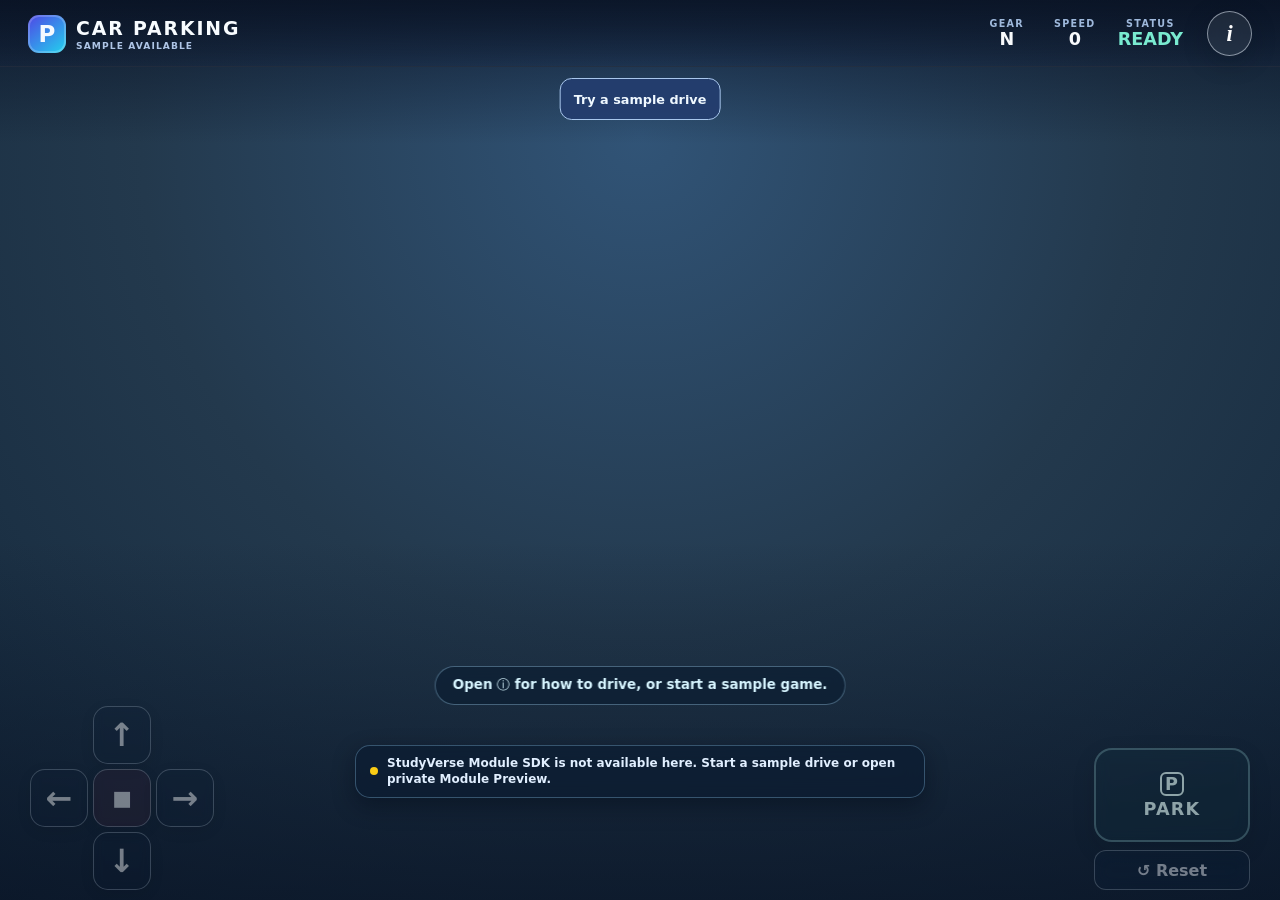
==== commit 59a01539: "Fix Car Parking private preview HTML and overlay transparent in-game controls" ====
--- a/studyverse-games/4c84c21e-b797-4754-8d49-5134538dd468/source/index.html
+++ b/studyverse-games/4c84c21e-b797-4754-8d49-5134538dd468/source/index.html
@@ -2,8 +2,7 @@
 <html lang="en">
 <head>
   <meta charset="utf-8">
-  <meta name="viewport" content="width=device-width, initial-scale=1, viewport-fit=cover">
-  <meta name="theme-color" content="#0b1324">
+  <meta name="viewport" content="width=device-width, initial-scale=1">
   <title>Car Parking</title>
   <link rel="stylesheet" href="./styles.css">
 </head>
--- a/studyverse-games/4c84c21e-b797-4754-8d49-5134538dd468/source/styles.css
+++ b/studyverse-games/4c84c21e-b797-4754-8d49-5134538dd468/source/styles.css
@@ -28,3 +28,22 @@
 @media(max-height:570px) and (min-width:540px){.hud{min-height:49px;padding-top:7px;padding-bottom:6px}.lot-viewport{inset:51px 110px 8px 110px}.touch-pad{--arrow-size:clamp(38px,10vh,48px);gap:3px}.direction{border-radius:10px}.game-controls{bottom:calc(5px + var(--safe-bottom));padding:0 8px}.park-button{min-height:54px;width:83px}.reset-button{min-height:36px;width:83px}.game-shell .guide{bottom:calc(10px + var(--safe-bottom));max-width:calc(100% - 310px);padding:7px 10px}.status-toast{top:55px;bottom:auto;max-width:calc(100% - 240px)}.session-actions{top:55px}}
 @media(max-height:390px) and (max-width:539px){.lot-viewport{inset:53px 0 135px}.touch-pad{--arrow-size:35px}.direction{border-radius:9px}.park-button{min-height:45px}.reset-button{min-height:34px}.game-shell .guide{display:none}.status-toast{bottom:calc(112px + var(--safe-bottom))}}
 @media(prefers-reduced-motion:reduce){*,*::before,*::after{transition:none!important;animation:none!important;scroll-behavior:auto!important}}
+
+/* Full-screen game canvas: slim transparent touch and park controls sit over the moving world.
+   Arrows remain legible on dark roads; the camera reserves their touch-safe regions. */
+.lot-viewport{inset:0!important;touch-action:pan-x pan-y}
+.hud{background:linear-gradient(180deg,rgba(8,17,34,.66),rgba(12,24,59,.13));border-bottom-color:rgba(255,255,255,.08)}
+.game-controls{pointer-events:none}
+.touch-pad,.parking-actions{pointer-events:auto}
+.direction{background:rgba(12,31,53,.27);border-color:rgba(226,241,255,.45);color:rgba(255,255,255,.96);box-shadow:0 4px 16px rgba(3,11,26,.18);backdrop-filter:blur(5px);-webkit-backdrop-filter:blur(5px)}
+.direction.brake{background:rgba(100,34,60,.29)}
+.direction:not(:disabled):hover,.direction.is-held{background:rgba(76,108,221,.50);border-color:rgba(255,255,255,.92)}
+.park-button{background:rgba(5,108,87,.30);color:#e5fff8;border-color:rgba(142,250,213,.72);box-shadow:0 8px 24px rgba(1,27,27,.19);backdrop-filter:blur(7px);-webkit-backdrop-filter:blur(7px)}
+.park-button:disabled{background:rgba(24,62,76,.26);border-color:rgba(140,189,196,.46);color:#d4edea;opacity:.65}
+.reset-button{background:rgba(17,47,81,.24);border-color:rgba(226,241,255,.45);box-shadow:none}
+.guide{background:rgba(9,27,47,.55);border-color:rgba(168,220,251,.35)}
+.status-toast{background:rgba(9,27,49,.58);border-color:rgba(136,191,229,.34)}
+@media(max-width:660px){.direction{backdrop-filter:blur(4px)}.park-button{min-height:62px}.status-toast{max-width:calc(100% - 270px)}}
+@media(max-width:395px){.game-controls{padding:0 7px}.direction{font-size:1.5rem}.park-button{min-height:56px}.status-toast{max-width:calc(100% - 192px)}}
+@media(max-height:570px) and (min-width:540px){.lot-viewport{inset:0!important}.game-controls{padding:0 8px}.guide{max-width:calc(100% - 300px)}}
+@media(max-height:390px) and (max-width:539px){.lot-viewport{inset:0!important}.touch-pad{--arrow-size:35px}}
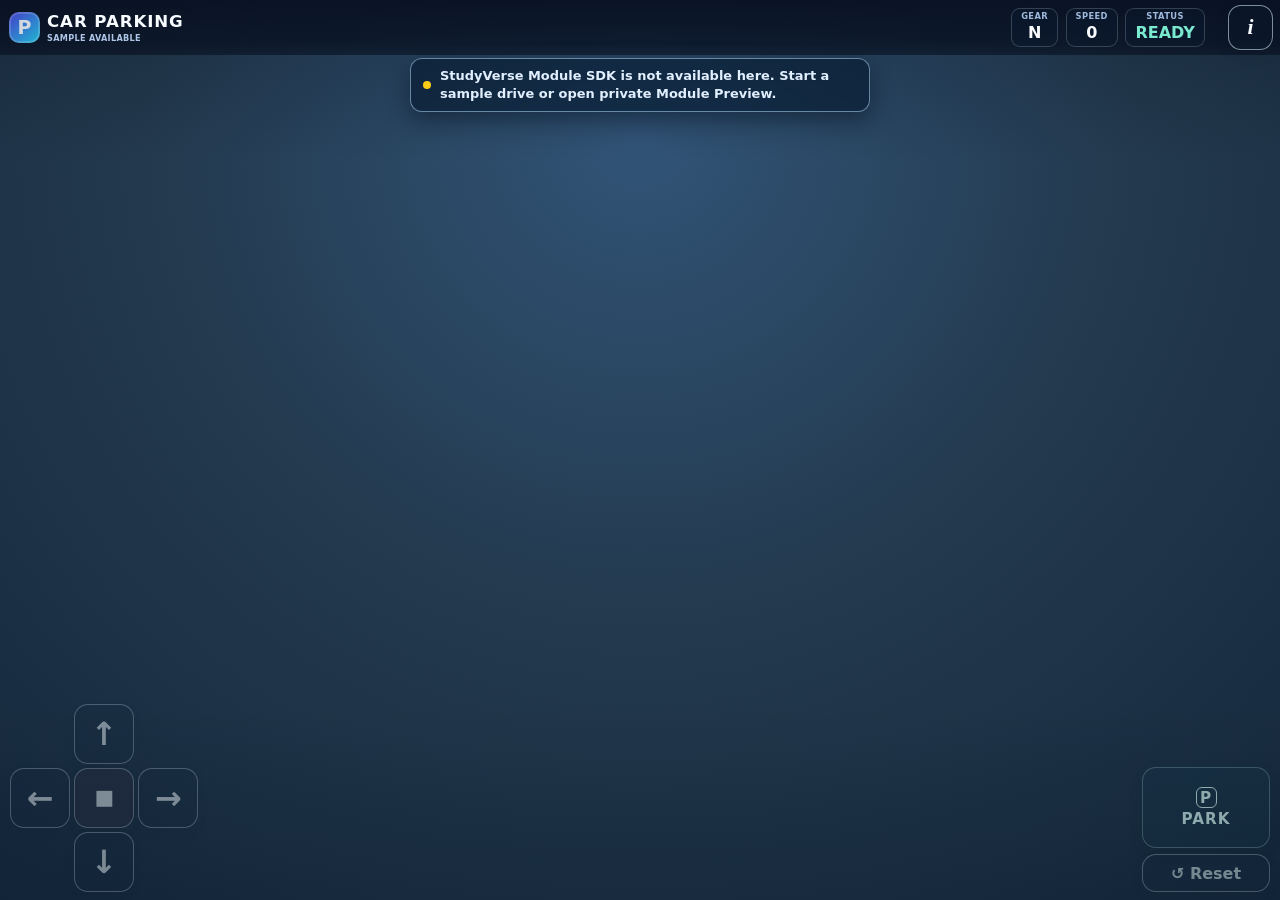
==== commit 5dee1930: "Full-bleed Car Parking with translucent controls and compact X exit" ====
--- a/studyverse-games/4c84c21e-b797-4754-8d49-5134538dd468/source/index.html
+++ b/studyverse-games/4c84c21e-b797-4754-8d49-5134538dd468/source/index.html
@@ -5,6 +5,7 @@
   <meta name="viewport" content="width=device-width, initial-scale=1">
   <title>Car Parking</title>
   <link rel="stylesheet" href="./styles.css">
+  <link rel="stylesheet" href="./focus-layout.css">
 </head>
 <body>
   <main class="game-shell" aria-labelledby="game-title">
@@ -30,10 +31,13 @@
         <div class="instrument"><span>SPEED</span><strong id="speed">0</strong></div>
         <div class="instrument"><span>STATUS</span><strong id="driving-state">READY</strong></div>
       </div>
-      <button id="info" class="info-button" type="button" aria-label="View full question and answer choices" aria-haspopup="dialog" aria-controls="question-modal" title="Question and choices">i</button>
+      <div class="hud-actions" role="group" aria-label="Game menu">
+        <button id="info" class="info-button" type="button" aria-label="View full question and answer choices" aria-haspopup="dialog" aria-controls="question-modal" title="Question and choices">i</button>
+        <button id="exit" class="exit-button" type="button" aria-label="Exit game to Study Standard" hidden>×</button>
+      </div>
     </header>
 
-    <div class="guide" id="parking-guide" role="status" aria-live="polite">Use the arrows to drive. Tap ⓘ to read the question and choices.</div>
+    <div class="guide" id="parking-guide" role="status" aria-live="polite">Driving guidance is available in the information menu.</div>
 
     <div class="game-controls" role="group" aria-label="Driving and parking controls">
       <div class="touch-pad" role="group" aria-label="Hold the direction arrows or brake to drive the car">
@@ -49,12 +53,7 @@
       </div>
     </div>
 
-    <div class="status-toast" id="status-panel"><span class="status-light" aria-hidden="true"></span><p id="status" role="status" aria-live="polite">Connecting to StudyVerse…</p></div>
-    <div class="session-actions" aria-label="Session actions">
-      <button id="demo" class="session-button" type="button" hidden>Try a sample drive</button>
-      <button id="again" class="session-button" type="button" hidden>Play sample again</button>
-      <button id="exit" class="session-button" type="button" hidden>Exit to Study Standard</button>
-    </div>
+    <div class="status-toast is-quiet" id="status-panel"><span class="status-light" aria-hidden="true"></span><p id="status" role="status" aria-live="polite">Connecting to StudyVerse…</p></div>
 
     <div id="question-modal" class="modal-backdrop" hidden>
       <section class="question-dialog" role="dialog" aria-modal="true" aria-labelledby="modal-title" aria-describedby="modal-description" tabindex="-1">
@@ -66,6 +65,10 @@
           <ol id="modal-options" class="option-list" aria-label="Complete answer choices, numbered by parking bay"></ol>
           <p id="modal-description" class="modal-note">The number next to each choice matches a numbered bay in the driving game. Choosing a bay is not an answer submission: you must park inside it. Correct choices are never revealed here.</p>
           <div class="how-to"><h3>How to drive</h3><p>Keyboard: <strong>↑</strong> accelerate, <strong>↓</strong> reverse, <strong>← / →</strong> steer, <strong>Space</strong> brake, <strong>P</strong> park and <strong>R</strong> reset. Touchscreen: hold the matching on-screen arrows. Tap a numbered bay for optional assisted driving, then park yourself.</p></div>
+          <div class="modal-session-actions" aria-label="Sample driving options">
+            <button id="demo" class="session-button" type="button" hidden>Try a sample drive</button>
+            <button id="again" class="session-button" type="button" hidden>Play sample again</button>
+          </div>
         </div>
         <button id="resume-drive" class="resume-button" type="button">Back to driving</button>
       </section>
--- a/studyverse-games/4c84c21e-b797-4754-8d49-5134538dd468/source/styles.css
+++ b/studyverse-games/4c84c21e-b797-4754-8d49-5134538dd468/source/styles.css
@@ -47,3 +47,7 @@
 @media(max-width:395px){.game-controls{padding:0 7px}.direction{font-size:1.5rem}.park-button{min-height:56px}.status-toast{max-width:calc(100% - 192px)}}
 @media(max-height:570px) and (min-width:540px){.lot-viewport{inset:0!important}.game-controls{padding:0 8px}.guide{max-width:calc(100% - 300px)}}
 @media(max-height:390px) and (max-width:539px){.lot-viewport{inset:0!important}.touch-pad{--arrow-size:35px}}
+
+/* Keep optional Study Standard navigation inside the question modal, never over the road. */
+.modal-scroll .session-button{display:block;width:100%;margin-top:15px;min-height:48px;background:rgba(58,88,137,.44);border:1px solid rgba(211,234,255,.65);border-radius:12px;color:#eff8ff}
+.modal-scroll .session-button:not(:disabled):hover{background:rgba(72,109,172,.62)}
--- a/studyverse-games/4c84c21e-b797-4754-8d49-5134538dd468/source/focus-layout.css
+++ b/studyverse-games/4c84c21e-b797-4754-8d49-5134538dd468/source/focus-layout.css
@@ -0,0 +1,85 @@
+/* Responsive, game-first fullscreen layer: independent of the bundled arcade art.
+   The world spans the viewport. All chrome, controls and game messages overlay it.
+   Car art stays visible behind translucent controls (no backdrop blur). */
+:root{--glass:rgba(11,29,52,.19);--glass-border:rgba(222,245,255,.54)}
+html,body{width:100%;height:100%;overflow:hidden}
+.game-shell{position:relative;width:100%;height:100vh;height:100dvh;min-height:0;overflow:hidden;isolation:isolate}
+.game-shell::after{pointer-events:none;background:linear-gradient(180deg,rgba(5,15,30,.26),transparent 18%,transparent 78%,rgba(5,15,30,.15))}
+.lot-viewport{position:absolute!important;inset:0!important;width:100%;height:100%;min-height:0;overflow:hidden;touch-action:none;z-index:1}
+.lot{transform-origin:0 0;will-change:transform}
+/* HUD is glass placed on the road, not a header that reduces the driving area. */
+.hud{position:absolute;z-index:30;inset:0 0 auto;display:flex;min-height:0;align-items:center;gap:clamp(4px,1vw,12px);padding:calc(5px + var(--safe-top)) max(7px,env(safe-area-inset-right,0px)) 5px max(9px,env(safe-area-inset-left,0px));border:0;background:linear-gradient(180deg,rgba(8,17,34,.94),rgba(8,17,34,.80) 78%,rgba(8,17,34,.63));pointer-events:none}
+.game-mark{display:flex;align-items:center;min-width:0;gap:7px}
+.game-mark .mark{width:31px;height:31px;flex:none;font-size:19px;border-radius:10px;opacity:.86}
+.game-mark h1{margin:0;font-size:clamp(.72rem,1.3vw,1.1rem);line-height:1.2;letter-spacing:.055em;white-space:nowrap}
+.mode-tag{font-size:.51rem;max-width:125px;letter-spacing:.035em;margin-top:1px}
+.hud-instruments{display:flex;gap:clamp(4px,.6vw,11px);align-items:center;flex:none;margin-left:auto}
+.instrument{display:flex;flex-direction:column;align-items:center;min-width:0;padding:3px clamp(4px,.7vw,10px);border:1px solid rgba(201,225,245,.21);border-radius:9px;background:rgba(14,31,55,.20)}
+.instrument>span{font-size:.52rem;letter-spacing:.045em;line-height:1.2}
+.instrument strong{font-size:clamp(.77rem,1.25vw,1.04rem);line-height:1.35}
+.hud-actions{display:flex;align-items:center;gap:clamp(3px,.6vw,9px);margin-left:clamp(2px,.9vw,12px);flex:none;pointer-events:auto}
+.info-button,.exit-button{display:grid;place-items:center;flex:none;margin:0;width:clamp(39px,3.5vw,47px);height:clamp(39px,3.5vw,47px);min-width:39px;min-height:39px;border:1px solid var(--glass-border);border-radius:13px;color:#f8fbff;background:var(--glass);box-shadow:0 4px 13px rgba(0,0,0,.13);backdrop-filter:none;-webkit-backdrop-filter:none;line-height:1}
+.info-button{font-style:italic;font-weight:900;font-size:1.35rem}
+.exit-button{font-family:ui-sans-serif,system-ui,sans-serif;font-size:1.9rem;font-weight:400;padding-bottom:4px}
+.info-button:hover,.exit-button:hover{background:rgba(23,63,99,.37);border-color:#f6ffff}
+/* Actual virtual controls are on top of the SAME driving viewport. */
+.game-controls{position:absolute;z-index:32;inset:auto 0 0;display:flex;justify-content:space-between;align-items:flex-end;gap:8px;padding:0 max(10px,env(safe-area-inset-right,0px)) calc(8px + var(--safe-bottom)) max(10px,env(safe-area-inset-left,0px));pointer-events:none}
+.touch-pad{--arrow-size:clamp(44px,4.7vw,62px);grid-template-columns:repeat(3,var(--arrow-size));grid-template-rows:repeat(3,var(--arrow-size));gap:4px;pointer-events:auto}
+.direction{width:var(--arrow-size);height:var(--arrow-size);border-radius:14px;border:1px solid var(--glass-border);background:var(--glass)!important;color:#f8ffff;box-shadow:0 4px 14px rgba(3,10,21,.13);backdrop-filter:none;-webkit-backdrop-filter:none;touch-action:none}
+.direction.brake{background:rgba(91,32,58,.22)!important}
+.direction:not(:disabled):hover,.direction.is-held{background:rgba(66,102,186,.42)!important;transform:scale(.97)}
+.parking-actions{display:flex;flex-direction:column;align-items:center;gap:6px;pointer-events:auto}
+.park-button,.reset-button{width:clamp(79px,10vw,133px);border:1px solid rgba(168,255,228,.65);border-radius:14px;background:rgba(3,112,81,.22)!important;box-shadow:0 5px 16px rgba(1,26,22,.13);color:#e8fff8;backdrop-filter:none;-webkit-backdrop-filter:none}
+.park-button{min-height:clamp(59px,8vw,81px);font-size:clamp(.76rem,1.2vw,.95rem);gap:2px}
+.park-button:disabled{background:rgba(15,65,74,.16)!important;color:#d1f3ec;border-color:rgba(172,216,215,.38);opacity:.64}
+.park-symbol{border-width:1px;width:21px;height:21px}
+.reset-button{min-height:38px;background:rgba(11,36,63,.19)!important;border-color:var(--glass-border)}
+.park-button:not(:disabled):hover,.reset-button:not(:disabled):hover{background:rgba(28,127,103,.45)!important}
+/* Driving/status text remains accessible but does not obstruct the roadway. */
+.game-shell .guide,.game-shell .status-toast.is-quiet{position:absolute!important;width:1px!important;height:1px!important;padding:0!important;margin:-1px!important;overflow:hidden!important;clip:rect(0,0,0,0)!important;white-space:nowrap!important;border:0!important;transform:none!important}
+.game-shell .status-toast:not(.is-quiet){z-index:31;top:calc(58px + var(--safe-top));bottom:auto;left:50%;right:auto;transform:translateX(-50%);max-width:min(460px,calc(100% - 18px));padding:8px 12px;background:rgba(6,26,48,.64);border:1px solid rgba(173,216,245,.55);border-radius:12px;pointer-events:none}
+.game-shell .status-toast:not(.is-quiet) p{display:block;font-size:clamp(.67rem,1.1vw,.81rem);line-height:1.4;overflow-wrap:anywhere}
+/* The only non-driving actions are contextual and live INSIDE the information dialog. */
+.modal-session-actions{display:flex;flex-direction:column;gap:8px;margin-top:14px}
+.modal-session-actions .session-button{min-height:46px;width:100%;background:rgba(48,81,139,.42);border-radius:12px}
+/* Responsive controls never create a second panel or crop the world. */
+@media(max-width:650px){
+ .hud{gap:5px}
+ .hud-instruments{gap:4px}
+ .instrument:last-child{display:none}
+ .game-mark .mark{width:28px;height:28px;font-size:17px}
+ .mode-tag{max-width:94px}
+ .game-controls{padding:0 max(7px,env(safe-area-inset-right,0px)) calc(5px + var(--safe-bottom)) max(7px,env(safe-area-inset-left,0px))}
+ .touch-pad{--arrow-size:clamp(44px,11vw,53px)}
+ .direction{border-radius:11px;font-size:1.6rem}
+ .park-button,.reset-button{width:clamp(77px,21vw,105px)}
+ .park-button{min-height:65px}
+ .reset-button{min-height:39px}
+}
+@media(max-width:385px){
+ .hud{padding-inline:6px;gap:3px}
+ .hud-instruments .instrument:nth-child(2){display:none}
+ .game-mark{gap:5px}
+ .mode-tag{font-size:.44rem;max-width:72px}
+ .game-mark h1{font-size:.7rem;letter-spacing:.015em}
+ .hud-actions{gap:4px;margin-left:3px}
+ .touch-pad{--arrow-size:44px}
+ .park-button,.reset-button{width:78px}
+ .park-button{min-height:58px}
+ .reset-button{min-height:36px}
+}
+@media(max-height:590px){
+ .hud{padding-top:calc(4px + var(--safe-top));padding-bottom:3px}
+ .mode-tag{display:none}
+ .game-controls{padding-bottom:calc(4px + var(--safe-bottom))}
+ .touch-pad{--arrow-size:clamp(42px,10.5vh,49px);gap:3px}
+ .direction{border-radius:10px}
+ .park-button{min-height:55px}
+ .reset-button{min-height:35px}
+ .game-shell .status-toast:not(.is-quiet){top:calc(48px + var(--safe-top))}
+}
+@media(max-height:320px){.touch-pad{--arrow-size:38px}.park-button{min-height:48px}.reset-button{min-height:31px}.hud-instruments .instrument:last-child{display:none}}
+@media(prefers-reduced-motion:reduce){.lot{will-change:auto}}
+
+/* Decorative road labels must never compete with the compact HUD or car. */
+.lot-title,.lane-markings span{display:none!important}
